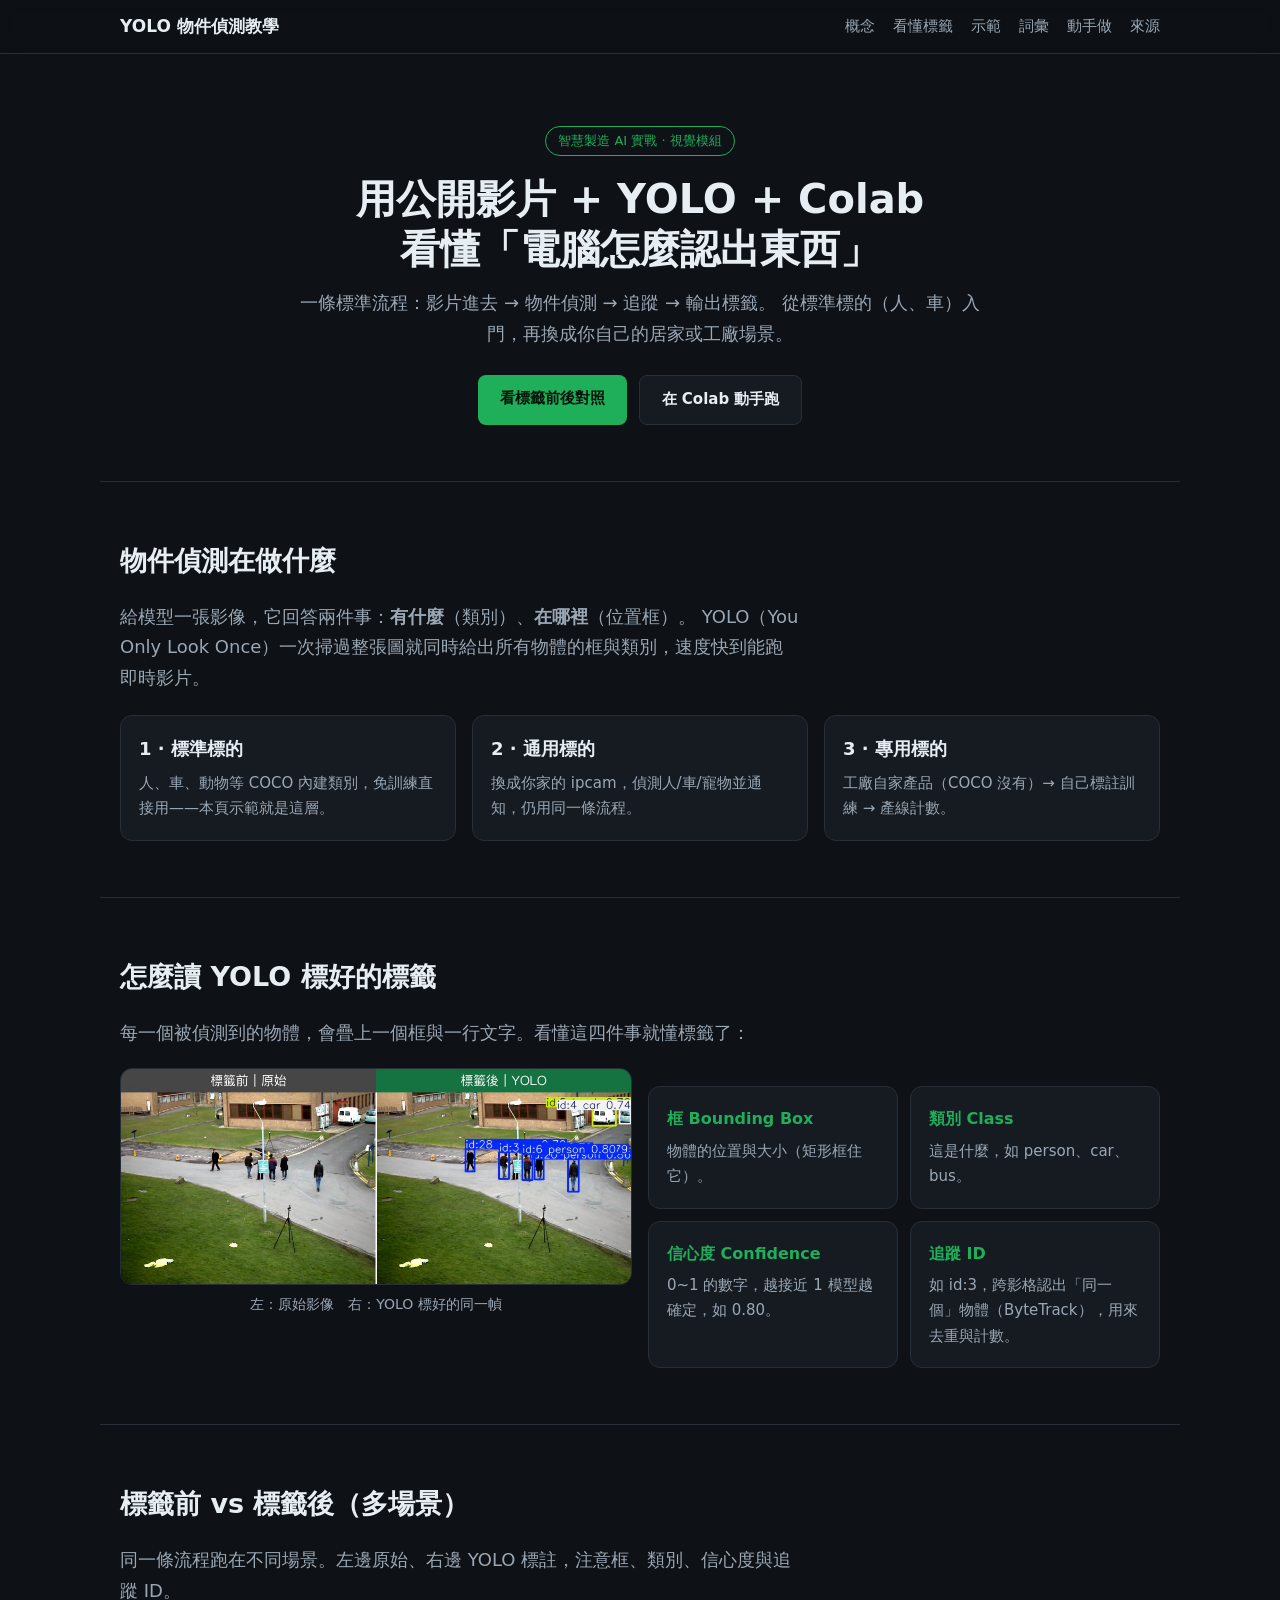
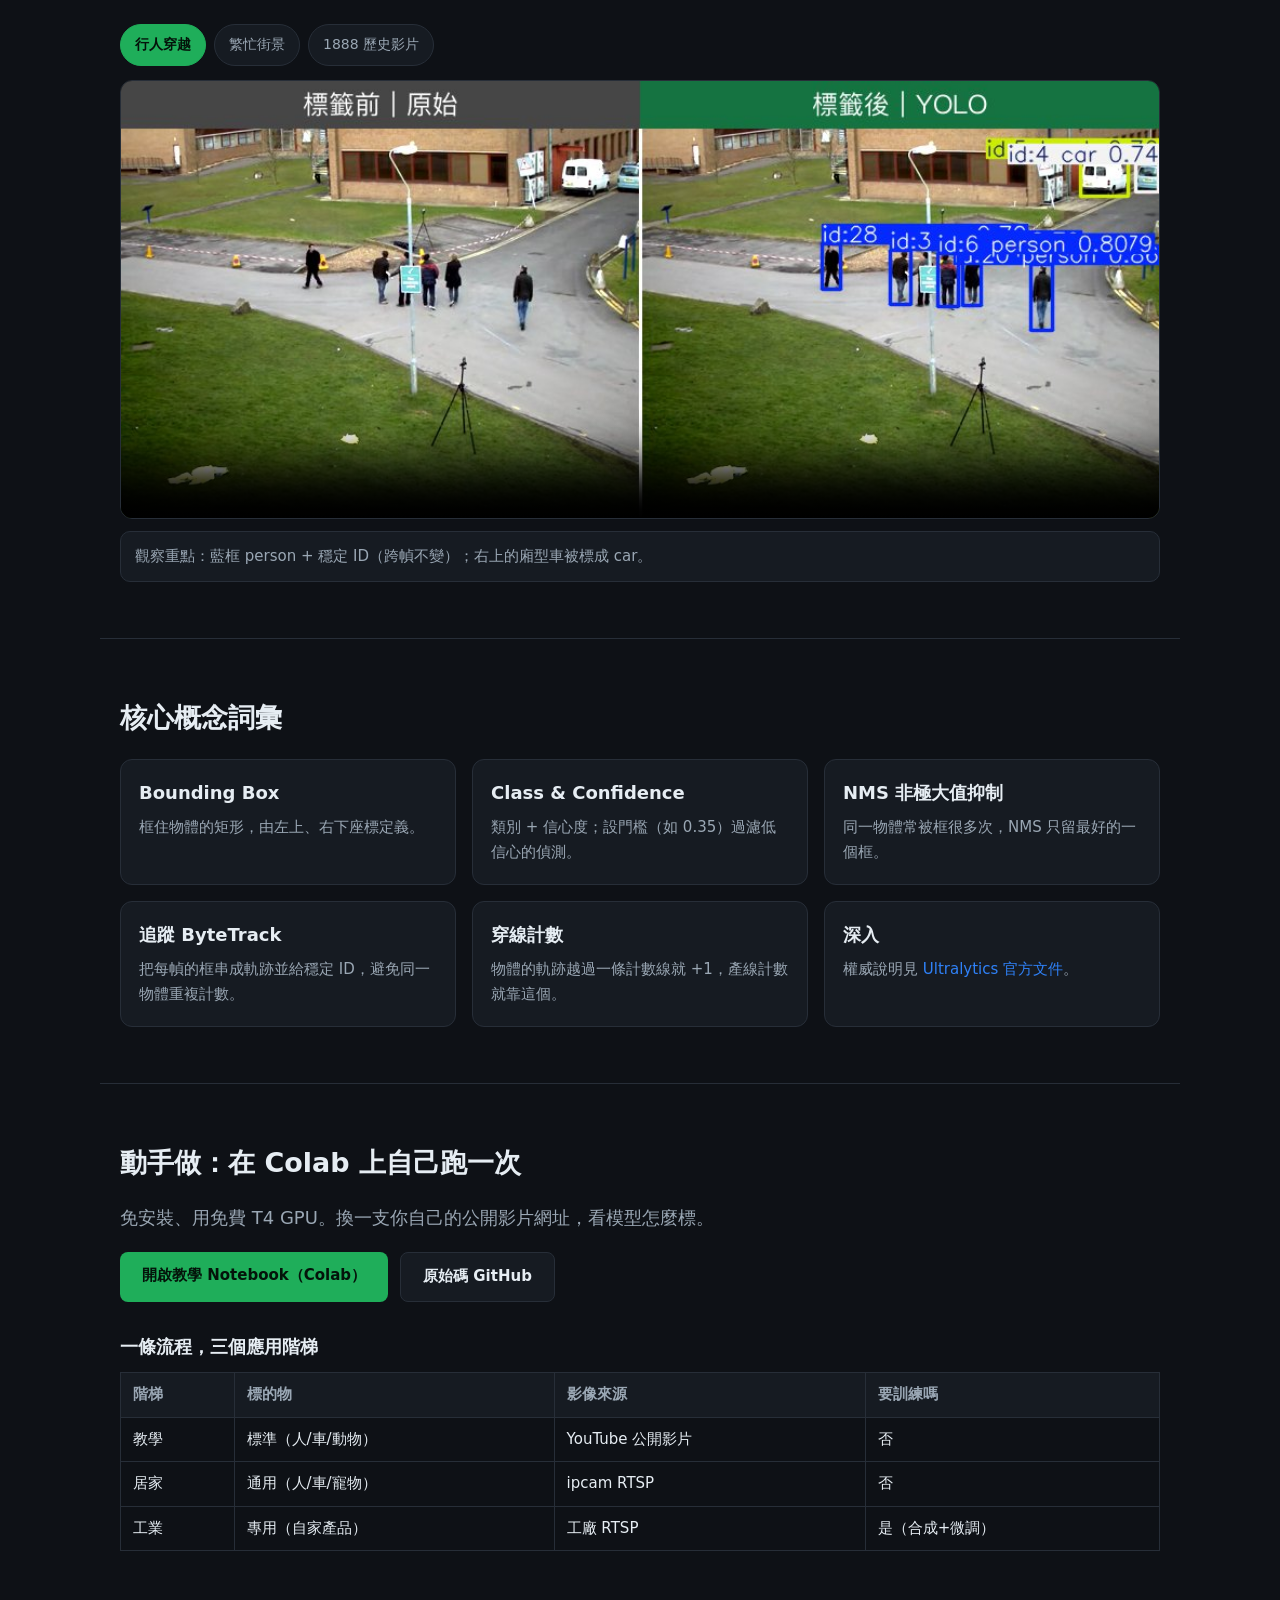
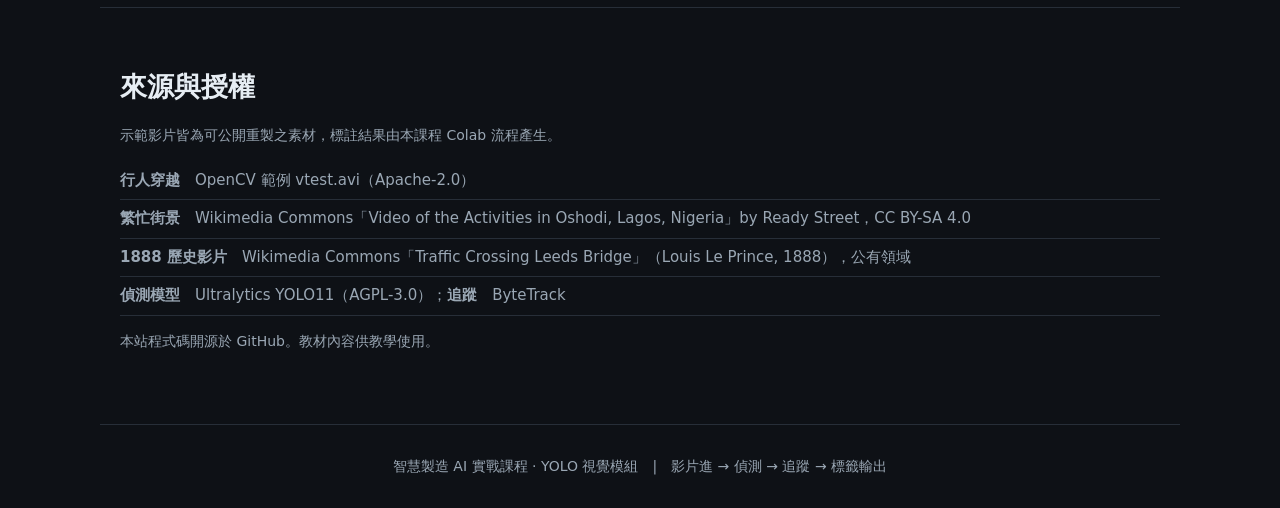
==== docs/index.html @ acc9916d "feat(site): 教學網站 + Colab demo 產生器 + 合成腳本 - docs/index.html: 概念/看懂標籤/多場景輪播/詞彙/Colab/來源授權（自包含） - noteb" ====
<!doctype html>
<html lang="zh-Hant">
<head>
<meta charset="utf-8">
<meta name="viewport" content="width=device-width, initial-scale=1">
<title>YOLO 物件偵測教學 — 標籤前後對照</title>
<meta name="description" content="用公開影片 + YOLO + Colab，從零打通物件偵測：看懂標籤、動手重跑、部署到邊緣。">
<style>
  :root{
    --bg:#0e1116; --panel:#161b22; --line:#272e38; --txt:#e6edf3; --mut:#9aa7b4;
    --accent:#1fae5a; --accent2:#2f81f7; --max:1080px;
  }
  *{box-sizing:border-box} html{scroll-behavior:smooth}
  body{margin:0;background:var(--bg);color:var(--txt);
    font-family:"PingFang TC","Noto Sans TC","Microsoft JhengHei",system-ui,sans-serif;
    line-height:1.7;-webkit-font-smoothing:antialiased}
  a{color:var(--accent2);text-decoration:none} a:hover{text-decoration:underline}
  header{position:sticky;top:0;z-index:10;background:rgba(14,17,22,.85);backdrop-filter:blur(8px);
    border-bottom:1px solid var(--line)}
  nav{max-width:var(--max);margin:0 auto;padding:12px 20px;display:flex;gap:18px;align-items:center;flex-wrap:wrap}
  nav .brand{font-weight:700;font-size:17px;margin-right:auto}
  nav a{color:var(--mut);font-size:15px} nav a:hover{color:var(--txt);text-decoration:none}
  section{max-width:var(--max);margin:0 auto;padding:56px 20px;border-bottom:1px solid var(--line)}
  h1{font-size:40px;line-height:1.25;margin:0 0 14px}
  h2{font-size:27px;margin:0 0 8px} h3{font-size:18px;margin:0 0 6px}
  .lead{color:var(--mut);font-size:18px;max-width:680px}
  .hero{text-align:center;padding-top:72px}
  .tag{display:inline-block;font-size:13px;color:var(--accent);border:1px solid var(--accent);
    border-radius:999px;padding:3px 12px;margin-bottom:18px}
  .btns{display:flex;gap:12px;justify-content:center;flex-wrap:wrap;margin-top:26px}
  .btn{display:inline-block;padding:11px 22px;border-radius:8px;font-weight:600;font-size:15px}
  .btn.p{background:var(--accent);color:#04130a} .btn.p:hover{text-decoration:none;filter:brightness(1.08)}
  .btn.s{background:var(--panel);color:var(--txt);border:1px solid var(--line)} .btn.s:hover{text-decoration:none;border-color:var(--mut)}
  .grid{display:grid;gap:16px} .g2{grid-template-columns:1fr 1fr} .g3{grid-template-columns:repeat(3,1fr)}
  .card{background:var(--panel);border:1px solid var(--line);border-radius:12px;padding:18px}
  .card h3{color:var(--txt)} .card p{color:var(--mut);margin:6px 0 0;font-size:15px}
  .legend{display:grid;grid-template-columns:repeat(2,1fr);gap:12px;margin-top:18px}
  .legend .k{font-weight:700;color:var(--accent)}
  figure{margin:0} figure img{width:100%;border-radius:12px;border:1px solid var(--line);display:block}
  figcaption{color:var(--mut);font-size:14px;margin-top:8px;text-align:center}
  /* carousel */
  .tabs{display:flex;gap:8px;flex-wrap:wrap;margin-bottom:14px}
  .tab{padding:8px 14px;border-radius:999px;border:1px solid var(--line);background:var(--panel);
    color:var(--mut);cursor:pointer;font-size:14px}
  .tab.active{background:var(--accent);color:#04130a;border-color:var(--accent);font-weight:600}
  video{width:100%;border-radius:12px;border:1px solid var(--line);background:#000;display:block}
  .note{color:var(--mut);font-size:15px;margin-top:12px;padding:12px 14px;background:var(--panel);
    border:1px solid var(--line);border-radius:10px}
  table{width:100%;border-collapse:collapse;margin-top:10px;font-size:15px}
  th,td{border:1px solid var(--line);padding:9px 12px;text-align:left} th{background:var(--panel);color:var(--mut)}
  .mut{color:var(--mut)} .small{font-size:14px}
  ul.credits{list-style:none;padding:0;margin:10px 0 0;color:var(--mut);font-size:15px}
  ul.credits li{padding:6px 0;border-bottom:1px solid var(--line)}
  footer{max-width:var(--max);margin:0 auto;padding:30px 20px;color:var(--mut);font-size:14px;text-align:center}
  @media(max-width:760px){.g2,.g3,.legend{grid-template-columns:1fr}h1{font-size:32px}section{padding:40px 18px}}
</style>
</head>
<body>
<header><nav>
  <span class="brand">YOLO 物件偵測教學</span>
  <a href="#what">概念</a><a href="#labels">看懂標籤</a><a href="#demo">示範</a>
  <a href="#concepts">詞彙</a><a href="#hands">動手做</a><a href="#credits">來源</a>
</nav></header>

<section class="hero">
  <span class="tag">智慧製造 AI 實戰 · 視覺模組</span>
  <h1>用公開影片 + YOLO + Colab<br>看懂「電腦怎麼認出東西」</h1>
  <p class="lead" style="margin:0 auto">一條標準流程：影片進去 → 物件偵測 → 追蹤 → 輸出標籤。
  從標準標的（人、車）入門，再換成你自己的居家或工廠場景。</p>
  <div class="btns">
    <a class="btn p" href="#demo">看標籤前後對照</a>
    <a class="btn s" href="#hands">在 Colab 動手跑</a>
  </div>
</section>

<section id="what">
  <h2>物件偵測在做什麼</h2>
  <p class="lead">給模型一張影像，它回答兩件事：<b>有什麼</b>（類別）、<b>在哪裡</b>（位置框）。
  YOLO（You Only Look Once）一次掃過整張圖就同時給出所有物體的框與類別，速度快到能跑即時影片。</p>
  <div class="grid g3" style="margin-top:22px">
    <div class="card"><h3>1 · 標準標的</h3><p>人、車、動物等 COCO 內建類別，免訓練直接用——本頁示範就是這層。</p></div>
    <div class="card"><h3>2 · 通用標的</h3><p>換成你家的 ipcam，偵測人/車/寵物並通知，仍用同一條流程。</p></div>
    <div class="card"><h3>3 · 專用標的</h3><p>工廠自家產品（COCO 沒有）→ 自己標註訓練 → 產線計數。</p></div>
  </div>
</section>

<section id="labels">
  <h2>怎麼讀 YOLO 標好的標籤</h2>
  <p class="lead">每一個被偵測到的物體，會疊上一個框與一行文字。看懂這四件事就懂標籤了：</p>
  <div class="grid g2" style="margin-top:20px;align-items:start">
    <figure>
      <img src="media/pedestrians.jpg" alt="YOLO 標籤前後對照（行人）">
      <figcaption>左：原始影像　右：YOLO 標好的同一幀</figcaption>
    </figure>
    <div class="legend">
      <div class="card"><div class="k">框 Bounding Box</div><p>物體的位置與大小（矩形框住它）。</p></div>
      <div class="card"><div class="k">類別 Class</div><p>這是什麼，如 person、car、bus。</p></div>
      <div class="card"><div class="k">信心度 Confidence</div><p>0~1 的數字，越接近 1 模型越確定，如 0.80。</p></div>
      <div class="card"><div class="k">追蹤 ID</div><p>如 id:3，跨影格認出「同一個」物體（ByteTrack），用來去重與計數。</p></div>
    </div>
  </div>
</section>

<section id="demo">
  <h2>標籤前 vs 標籤後（多場景）</h2>
  <p class="lead">同一條流程跑在不同場景。左邊原始、右邊 YOLO 標註，注意框、類別、信心度與追蹤 ID。</p>
  <div class="tabs" id="tabs"></div>
  <video id="player" controls autoplay loop muted playsinline></video>
  <div class="note" id="note"></div>
</section>

<section id="concepts">
  <h2>核心概念詞彙</h2>
  <div class="grid g3" style="margin-top:18px">
    <div class="card"><h3>Bounding Box</h3><p>框住物體的矩形，由左上、右下座標定義。</p></div>
    <div class="card"><h3>Class &amp; Confidence</h3><p>類別 + 信心度；設門檻（如 0.35）過濾低信心的偵測。</p></div>
    <div class="card"><h3>NMS 非極大值抑制</h3><p>同一物體常被框很多次，NMS 只留最好的一個框。</p></div>
    <div class="card"><h3>追蹤 ByteTrack</h3><p>把每幀的框串成軌跡並給穩定 ID，避免同一物體重複計數。</p></div>
    <div class="card"><h3>穿線計數</h3><p>物體的軌跡越過一條計數線就 +1，產線計數就靠這個。</p></div>
    <div class="card"><h3>深入</h3><p>權威說明見 <a href="https://docs.ultralytics.com/" target="_blank" rel="noopener">Ultralytics 官方文件</a>。</p></div>
  </div>
</section>

<section id="hands">
  <h2>動手做：在 Colab 上自己跑一次</h2>
  <p class="lead">免安裝、用免費 T4 GPU。換一支你自己的公開影片網址，看模型怎麼標。</p>
  <div class="btns" style="justify-content:flex-start;margin-top:18px">
    <a class="btn p" target="_blank" rel="noopener"
      href="https://colab.research.google.com/github/ai-cooperation/yolo-vision-course/blob/main/notebooks/tier1_teaching_youtube_yolo.ipynb">開啟教學 Notebook（Colab）</a>
    <a class="btn s" target="_blank" rel="noopener"
      href="https://github.com/ai-cooperation/yolo-vision-course">原始碼 GitHub</a>
  </div>
  <h3 style="margin-top:30px">一條流程，三個應用階梯</h3>
  <table>
    <tr><th>階梯</th><th>標的物</th><th>影像來源</th><th>要訓練嗎</th></tr>
    <tr><td>教學</td><td>標準（人/車/動物）</td><td>YouTube 公開影片</td><td>否</td></tr>
    <tr><td>居家</td><td>通用（人/車/寵物）</td><td>ipcam RTSP</td><td>否</td></tr>
    <tr><td>工業</td><td>專用（自家產品）</td><td>工廠 RTSP</td><td>是（合成+微調）</td></tr>
  </table>
</section>

<section id="credits">
  <h2>來源與授權</h2>
  <p class="mut small">示範影片皆為可公開重製之素材，標註結果由本課程 Colab 流程產生。</p>
  <ul class="credits">
    <li><b>行人穿越</b>　OpenCV 範例 vtest.avi（Apache-2.0）</li>
    <li><b>繁忙街景</b>　Wikimedia Commons「Video of the Activities in Oshodi, Lagos, Nigeria」by Ready Street，CC BY-SA 4.0</li>
    <li><b>1888 歷史影片</b>　Wikimedia Commons「Traffic Crossing Leeds Bridge」（Louis Le Prince, 1888），公有領域</li>
    <li><b>偵測模型</b>　Ultralytics YOLO11（AGPL-3.0）；<b>追蹤</b>　ByteTrack</li>
  </ul>
  <p class="mut small" style="margin-top:14px">本站程式碼開源於 GitHub。教材內容供教學使用。</p>
</section>

<footer>
  智慧製造 AI 實戰課程 · YOLO 視覺模組　|　影片進 → 偵測 → 追蹤 → 標籤輸出
</footer>

<script>
  const SCENES=[
    {name:'pedestrians',title:'行人穿越',note:'藍框 person + 穩定 ID（跨幀不變）；右上的廂型車被標成 car。'},
    {name:'street_lagos',title:'繁忙街景',note:'同一畫面多種類別：人、車、機車、巴士；密集場景最考驗追蹤穩定度。'},
    {name:'leeds_1888',title:'1888 歷史影片',note:'19 世紀黑白影片，模型仍抓得到部分人與馬車——也看得到誤判，正好討論模型限制。'},
  ];
  const tabs=document.getElementById('tabs'), player=document.getElementById('player'), note=document.getElementById('note');
  function show(i){
    [...tabs.children].forEach((t,j)=>t.classList.toggle('active',j===i));
    player.src='media/'+SCENES[i].name+'.mp4';
    player.poster='media/'+SCENES[i].name+'.jpg';
    player.play().catch(()=>{});
    note.textContent='觀察重點：'+SCENES[i].note;
  }
  SCENES.forEach((s,i)=>{const b=document.createElement('div');b.className='tab';b.textContent=s.title;b.onclick=()=>show(i);tabs.appendChild(b);});
  show(0);
</script>
</body>
</html>
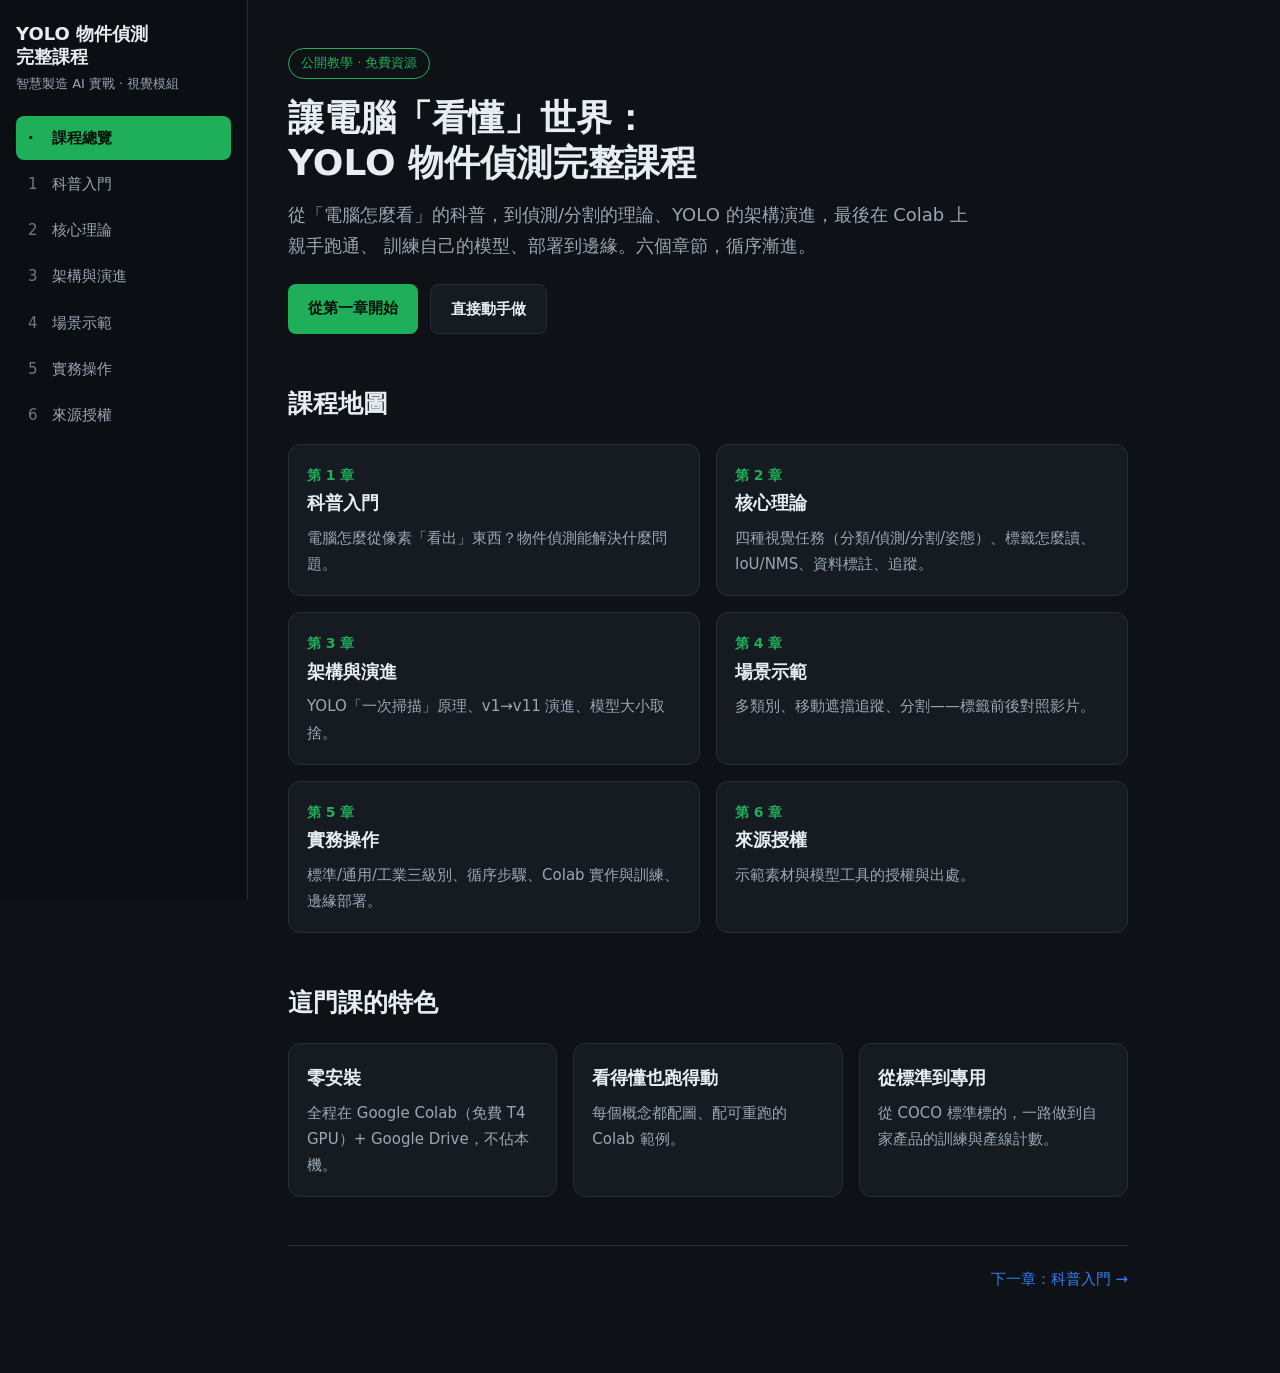
==== commit c96a96fe: "feat(course): 擴成完整多頁 YOLO 課程站（科普→理論→架構演進→示範→實務→來源） - docs/ 多頁章節 + assets/style.css 共用設計 + 側邊導覽 - 理論頁" ====
--- a/docs/index.html
+++ b/docs/index.html
@@ -3,174 +3,55 @@
 <head>
 <meta charset="utf-8">
 <meta name="viewport" content="width=device-width, initial-scale=1">
-<title>YOLO 物件偵測教學 — 標籤前後對照</title>
-<meta name="description" content="用公開影片 + YOLO + Colab，從零打通物件偵測：看懂標籤、動手重跑、部署到邊緣。">
-<style>
-  :root{
-    --bg:#0e1116; --panel:#161b22; --line:#272e38; --txt:#e6edf3; --mut:#9aa7b4;
-    --accent:#1fae5a; --accent2:#2f81f7; --max:1080px;
-  }
-  *{box-sizing:border-box} html{scroll-behavior:smooth}
-  body{margin:0;background:var(--bg);color:var(--txt);
-    font-family:"PingFang TC","Noto Sans TC","Microsoft JhengHei",system-ui,sans-serif;
-    line-height:1.7;-webkit-font-smoothing:antialiased}
-  a{color:var(--accent2);text-decoration:none} a:hover{text-decoration:underline}
-  header{position:sticky;top:0;z-index:10;background:rgba(14,17,22,.85);backdrop-filter:blur(8px);
-    border-bottom:1px solid var(--line)}
-  nav{max-width:var(--max);margin:0 auto;padding:12px 20px;display:flex;gap:18px;align-items:center;flex-wrap:wrap}
-  nav .brand{font-weight:700;font-size:17px;margin-right:auto}
-  nav a{color:var(--mut);font-size:15px} nav a:hover{color:var(--txt);text-decoration:none}
-  section{max-width:var(--max);margin:0 auto;padding:56px 20px;border-bottom:1px solid var(--line)}
-  h1{font-size:40px;line-height:1.25;margin:0 0 14px}
-  h2{font-size:27px;margin:0 0 8px} h3{font-size:18px;margin:0 0 6px}
-  .lead{color:var(--mut);font-size:18px;max-width:680px}
-  .hero{text-align:center;padding-top:72px}
-  .tag{display:inline-block;font-size:13px;color:var(--accent);border:1px solid var(--accent);
-    border-radius:999px;padding:3px 12px;margin-bottom:18px}
-  .btns{display:flex;gap:12px;justify-content:center;flex-wrap:wrap;margin-top:26px}
-  .btn{display:inline-block;padding:11px 22px;border-radius:8px;font-weight:600;font-size:15px}
-  .btn.p{background:var(--accent);color:#04130a} .btn.p:hover{text-decoration:none;filter:brightness(1.08)}
-  .btn.s{background:var(--panel);color:var(--txt);border:1px solid var(--line)} .btn.s:hover{text-decoration:none;border-color:var(--mut)}
-  .grid{display:grid;gap:16px} .g2{grid-template-columns:1fr 1fr} .g3{grid-template-columns:repeat(3,1fr)}
-  .card{background:var(--panel);border:1px solid var(--line);border-radius:12px;padding:18px}
-  .card h3{color:var(--txt)} .card p{color:var(--mut);margin:6px 0 0;font-size:15px}
-  .legend{display:grid;grid-template-columns:repeat(2,1fr);gap:12px;margin-top:18px}
-  .legend .k{font-weight:700;color:var(--accent)}
-  figure{margin:0} figure img{width:100%;border-radius:12px;border:1px solid var(--line);display:block}
-  figcaption{color:var(--mut);font-size:14px;margin-top:8px;text-align:center}
-  /* carousel */
-  .tabs{display:flex;gap:8px;flex-wrap:wrap;margin-bottom:14px}
-  .tab{padding:8px 14px;border-radius:999px;border:1px solid var(--line);background:var(--panel);
-    color:var(--mut);cursor:pointer;font-size:14px}
-  .tab.active{background:var(--accent);color:#04130a;border-color:var(--accent);font-weight:600}
-  video{width:100%;border-radius:12px;border:1px solid var(--line);background:#000;display:block}
-  .note{color:var(--mut);font-size:15px;margin-top:12px;padding:12px 14px;background:var(--panel);
-    border:1px solid var(--line);border-radius:10px}
-  table{width:100%;border-collapse:collapse;margin-top:10px;font-size:15px}
-  th,td{border:1px solid var(--line);padding:9px 12px;text-align:left} th{background:var(--panel);color:var(--mut)}
-  .mut{color:var(--mut)} .small{font-size:14px}
-  ul.credits{list-style:none;padding:0;margin:10px 0 0;color:var(--mut);font-size:15px}
-  ul.credits li{padding:6px 0;border-bottom:1px solid var(--line)}
-  footer{max-width:var(--max);margin:0 auto;padding:30px 20px;color:var(--mut);font-size:14px;text-align:center}
-  @media(max-width:760px){.g2,.g3,.legend{grid-template-columns:1fr}h1{font-size:32px}section{padding:40px 18px}}
-</style>
+<title>YOLO 物件偵測完整課程</title>
+<meta name="description" content="從科普、理論、架構演進到實務操作的 YOLO 物件偵測完整課程。用公開影片 + Colab，從零打通電腦視覺。">
+<link rel="stylesheet" href="assets/style.css">
 </head>
 <body>
-<header><nav>
-  <span class="brand">YOLO 物件偵測教學</span>
-  <a href="#what">概念</a><a href="#labels">看懂標籤</a><a href="#demo">示範</a>
-  <a href="#concepts">詞彙</a><a href="#hands">動手做</a><a href="#credits">來源</a>
-</nav></header>
+<aside class="sb">
+  <div class="title">YOLO 物件偵測<br>完整課程</div>
+  <div class="sub">智慧製造 AI 實戰 · 視覺模組</div>
+  <nav>
+    <a href="index.html" class="active"><span class="n">·</span> 課程總覽</a>
+    <a href="01-intro.html"><span class="n">1</span> 科普入門</a>
+    <a href="02-theory.html"><span class="n">2</span> 核心理論</a>
+    <a href="03-architecture.html"><span class="n">3</span> 架構與演進</a>
+    <a href="04-demos.html"><span class="n">4</span> 場景示範</a>
+    <a href="05-handson.html"><span class="n">5</span> 實務操作</a>
+    <a href="06-credits.html"><span class="n">6</span> 來源授權</a>
+  </nav>
+</aside>
+<main>
+  <span class="tag">公開教學 · 免費資源</span>
+  <h1>讓電腦「看懂」世界：<br>YOLO 物件偵測完整課程</h1>
+  <p class="lead">從「電腦怎麼看」的科普，到偵測/分割的理論、YOLO 的架構演進，最後在 Colab 上親手跑通、
+  訓練自己的模型、部署到邊緣。六個章節，循序漸進。</p>
+  <div class="btns">
+    <a class="btn p" href="01-intro.html">從第一章開始</a>
+    <a class="btn s" href="05-handson.html">直接動手做</a>
+  </div>
 
-<section class="hero">
-  <span class="tag">智慧製造 AI 實戰 · 視覺模組</span>
-  <h1>用公開影片 + YOLO + Colab<br>看懂「電腦怎麼認出東西」</h1>
-  <p class="lead" style="margin:0 auto">一條標準流程：影片進去 → 物件偵測 → 追蹤 → 輸出標籤。
-  從標準標的（人、車）入門，再換成你自己的居家或工廠場景。</p>
-  <div class="btns">
-    <a class="btn p" href="#demo">看標籤前後對照</a>
-    <a class="btn s" href="#hands">在 Colab 動手跑</a>
+  <h2>課程地圖</h2>
+  <div class="grid g2">
+    <a class="card link" href="01-intro.html"><div class="num">第 1 章</div><h3>科普入門</h3><p>電腦怎麼從像素「看出」東西？物件偵測能解決什麼問題。</p></a>
+    <a class="card link" href="02-theory.html"><div class="num">第 2 章</div><h3>核心理論</h3><p>四種視覺任務（分類/偵測/分割/姿態）、標籤怎麼讀、IoU/NMS、資料標註、追蹤。</p></a>
+    <a class="card link" href="03-architecture.html"><div class="num">第 3 章</div><h3>架構與演進</h3><p>YOLO「一次掃描」原理、v1→v11 演進、模型大小取捨。</p></a>
+    <a class="card link" href="04-demos.html"><div class="num">第 4 章</div><h3>場景示範</h3><p>多類別、移動遮擋追蹤、分割——標籤前後對照影片。</p></a>
+    <a class="card link" href="05-handson.html"><div class="num">第 5 章</div><h3>實務操作</h3><p>標準/通用/工業三級別、循序步驟、Colab 實作與訓練、邊緣部署。</p></a>
+    <a class="card link" href="06-credits.html"><div class="num">第 6 章</div><h3>來源授權</h3><p>示範素材與模型工具的授權與出處。</p></a>
   </div>
-</section>
 
-<section id="what">
-  <h2>物件偵測在做什麼</h2>
-  <p class="lead">給模型一張影像，它回答兩件事：<b>有什麼</b>（類別）、<b>在哪裡</b>（位置框）。
-  YOLO（You Only Look Once）一次掃過整張圖就同時給出所有物體的框與類別，速度快到能跑即時影片。</p>
-  <div class="grid g3" style="margin-top:22px">
-    <div class="card"><h3>1 · 標準標的</h3><p>人、車、動物等 COCO 內建類別，免訓練直接用——本頁示範就是這層。</p></div>
-    <div class="card"><h3>2 · 通用標的</h3><p>換成你家的 ipcam，偵測人/車/寵物並通知，仍用同一條流程。</p></div>
-    <div class="card"><h3>3 · 專用標的</h3><p>工廠自家產品（COCO 沒有）→ 自己標註訓練 → 產線計數。</p></div>
+  <h2>這門課的特色</h2>
+  <div class="grid g3">
+    <div class="card"><h3>零安裝</h3><p>全程在 Google Colab（免費 T4 GPU）+ Google Drive，不佔本機。</p></div>
+    <div class="card"><h3>看得懂也跑得動</h3><p>每個概念都配圖、配可重跑的 Colab 範例。</p></div>
+    <div class="card"><h3>從標準到專用</h3><p>從 COCO 標準標的，一路做到自家產品的訓練與產線計數。</p></div>
   </div>
-</section>
 
-<section id="labels">
-  <h2>怎麼讀 YOLO 標好的標籤</h2>
-  <p class="lead">每一個被偵測到的物體，會疊上一個框與一行文字。看懂這四件事就懂標籤了：</p>
-  <div class="grid g2" style="margin-top:20px;align-items:start">
-    <figure>
-      <img src="media/pedestrians.jpg" alt="YOLO 標籤前後對照（行人）">
-      <figcaption>左：原始影像　右：YOLO 標好的同一幀</figcaption>
-    </figure>
-    <div class="legend">
-      <div class="card"><div class="k">框 Bounding Box</div><p>物體的位置與大小（矩形框住它）。</p></div>
-      <div class="card"><div class="k">類別 Class</div><p>這是什麼，如 person、car、bus。</p></div>
-      <div class="card"><div class="k">信心度 Confidence</div><p>0~1 的數字，越接近 1 模型越確定，如 0.80。</p></div>
-      <div class="card"><div class="k">追蹤 ID</div><p>如 id:3，跨影格認出「同一個」物體（ByteTrack），用來去重與計數。</p></div>
-    </div>
+  <div class="pager">
+    <span></span>
+    <a href="01-intro.html">下一章：科普入門 →</a>
   </div>
-</section>
-
-<section id="demo">
-  <h2>標籤前 vs 標籤後（多場景）</h2>
-  <p class="lead">同一條流程跑在不同場景。左邊原始、右邊 YOLO 標註，注意框、類別、信心度與追蹤 ID。</p>
-  <div class="tabs" id="tabs"></div>
-  <video id="player" controls autoplay loop muted playsinline></video>
-  <div class="note" id="note"></div>
-</section>
-
-<section id="concepts">
-  <h2>核心概念詞彙</h2>
-  <div class="grid g3" style="margin-top:18px">
-    <div class="card"><h3>Bounding Box</h3><p>框住物體的矩形，由左上、右下座標定義。</p></div>
-    <div class="card"><h3>Class &amp; Confidence</h3><p>類別 + 信心度；設門檻（如 0.35）過濾低信心的偵測。</p></div>
-    <div class="card"><h3>NMS 非極大值抑制</h3><p>同一物體常被框很多次，NMS 只留最好的一個框。</p></div>
-    <div class="card"><h3>追蹤 ByteTrack</h3><p>把每幀的框串成軌跡並給穩定 ID，避免同一物體重複計數。</p></div>
-    <div class="card"><h3>穿線計數</h3><p>物體的軌跡越過一條計數線就 +1，產線計數就靠這個。</p></div>
-    <div class="card"><h3>深入</h3><p>權威說明見 <a href="https://docs.ultralytics.com/" target="_blank" rel="noopener">Ultralytics 官方文件</a>。</p></div>
-  </div>
-</section>
-
-<section id="hands">
-  <h2>動手做：在 Colab 上自己跑一次</h2>
-  <p class="lead">免安裝、用免費 T4 GPU。換一支你自己的公開影片網址，看模型怎麼標。</p>
-  <div class="btns" style="justify-content:flex-start;margin-top:18px">
-    <a class="btn p" target="_blank" rel="noopener"
-      href="https://colab.research.google.com/github/ai-cooperation/yolo-vision-course/blob/main/notebooks/tier1_teaching_youtube_yolo.ipynb">開啟教學 Notebook（Colab）</a>
-    <a class="btn s" target="_blank" rel="noopener"
-      href="https://github.com/ai-cooperation/yolo-vision-course">原始碼 GitHub</a>
-  </div>
-  <h3 style="margin-top:30px">一條流程，三個應用階梯</h3>
-  <table>
-    <tr><th>階梯</th><th>標的物</th><th>影像來源</th><th>要訓練嗎</th></tr>
-    <tr><td>教學</td><td>標準（人/車/動物）</td><td>YouTube 公開影片</td><td>否</td></tr>
-    <tr><td>居家</td><td>通用（人/車/寵物）</td><td>ipcam RTSP</td><td>否</td></tr>
-    <tr><td>工業</td><td>專用（自家產品）</td><td>工廠 RTSP</td><td>是（合成+微調）</td></tr>
-  </table>
-</section>
-
-<section id="credits">
-  <h2>來源與授權</h2>
-  <p class="mut small">示範影片皆為可公開重製之素材，標註結果由本課程 Colab 流程產生。</p>
-  <ul class="credits">
-    <li><b>行人穿越</b>　OpenCV 範例 vtest.avi（Apache-2.0）</li>
-    <li><b>繁忙街景</b>　Wikimedia Commons「Video of the Activities in Oshodi, Lagos, Nigeria」by Ready Street，CC BY-SA 4.0</li>
-    <li><b>1888 歷史影片</b>　Wikimedia Commons「Traffic Crossing Leeds Bridge」（Louis Le Prince, 1888），公有領域</li>
-    <li><b>偵測模型</b>　Ultralytics YOLO11（AGPL-3.0）；<b>追蹤</b>　ByteTrack</li>
-  </ul>
-  <p class="mut small" style="margin-top:14px">本站程式碼開源於 GitHub。教材內容供教學使用。</p>
-</section>
-
-<footer>
-  智慧製造 AI 實戰課程 · YOLO 視覺模組　|　影片進 → 偵測 → 追蹤 → 標籤輸出
-</footer>
-
-<script>
-  const SCENES=[
-    {name:'pedestrians',title:'行人穿越',note:'藍框 person + 穩定 ID（跨幀不變）；右上的廂型車被標成 car。'},
-    {name:'street_lagos',title:'繁忙街景',note:'同一畫面多種類別：人、車、機車、巴士；密集場景最考驗追蹤穩定度。'},
-    {name:'leeds_1888',title:'1888 歷史影片',note:'19 世紀黑白影片，模型仍抓得到部分人與馬車——也看得到誤判，正好討論模型限制。'},
-  ];
-  const tabs=document.getElementById('tabs'), player=document.getElementById('player'), note=document.getElementById('note');
-  function show(i){
-    [...tabs.children].forEach((t,j)=>t.classList.toggle('active',j===i));
-    player.src='media/'+SCENES[i].name+'.mp4';
-    player.poster='media/'+SCENES[i].name+'.jpg';
-    player.play().catch(()=>{});
-    note.textContent='觀察重點：'+SCENES[i].note;
-  }
-  SCENES.forEach((s,i)=>{const b=document.createElement('div');b.className='tab';b.textContent=s.title;b.onclick=()=>show(i);tabs.appendChild(b);});
-  show(0);
-</script>
+</main>
 </body>
 </html>
--- a/docs/assets/style.css
+++ b/docs/assets/style.css
@@ -0,0 +1,77 @@
+:root{
+  --bg:#0e1116; --panel:#161b22; --line:#272e38; --txt:#e6edf3; --mut:#9aa7b4;
+  --accent:#1fae5a; --accent2:#2f81f7; --orange:#ff9628; --sb:248px;
+}
+*{box-sizing:border-box} html{scroll-behavior:smooth}
+body{margin:0;background:var(--bg);color:var(--txt);
+  font-family:"PingFang TC","Noto Sans TC","Microsoft JhengHei",system-ui,sans-serif;
+  line-height:1.75;-webkit-font-smoothing:antialiased}
+a{color:var(--accent2);text-decoration:none} a:hover{text-decoration:underline}
+
+/* sidebar */
+.sb{position:fixed;top:0;left:0;width:var(--sb);height:100vh;overflow-y:auto;
+  background:#0b0e13;border-right:1px solid var(--line);padding:22px 16px}
+.sb .title{font-weight:800;font-size:18px;line-height:1.3;margin-bottom:4px}
+.sb .sub{color:var(--mut);font-size:13px;margin-bottom:20px}
+.sb nav{display:flex;flex-direction:column;gap:2px}
+.sb nav a{color:var(--mut);font-size:15px;padding:9px 12px;border-radius:8px;display:flex;gap:10px;align-items:center}
+.sb nav a:hover{background:var(--panel);color:var(--txt);text-decoration:none}
+.sb nav a.active{background:var(--accent);color:#04130a;font-weight:700}
+.sb nav a .n{font-variant-numeric:tabular-nums;opacity:.7;min-width:14px}
+.sb nav a.active .n{opacity:1}
+
+/* main */
+main{margin-left:var(--sb);max-width:920px;padding:48px 40px 80px}
+.crumb{color:var(--mut);font-size:14px;margin-bottom:8px}
+h1{font-size:36px;line-height:1.25;margin:0 0 14px}
+h2{font-size:25px;margin:40px 0 10px;padding-top:8px}
+h3{font-size:18px;margin:22px 0 6px}
+p{margin:10px 0} .lead{color:var(--mut);font-size:18px;max-width:680px}
+.mut{color:var(--mut)} .small{font-size:14px}
+b,strong{color:var(--txt)}
+
+.tag{display:inline-block;font-size:13px;color:var(--accent);border:1px solid var(--accent);
+  border-radius:999px;padding:3px 12px;margin-bottom:16px}
+.btns{display:flex;gap:12px;flex-wrap:wrap;margin-top:22px}
+.btn{display:inline-block;padding:11px 20px;border-radius:8px;font-weight:600;font-size:15px}
+.btn.p{background:var(--accent);color:#04130a} .btn.p:hover{text-decoration:none;filter:brightness(1.08)}
+.btn.s{background:var(--panel);color:var(--txt);border:1px solid var(--line)} .btn.s:hover{text-decoration:none;border-color:var(--mut)}
+
+.grid{display:grid;gap:16px;margin-top:18px} .g2{grid-template-columns:1fr 1fr} .g3{grid-template-columns:repeat(3,1fr)}
+.card{background:var(--panel);border:1px solid var(--line);border-radius:12px;padding:18px}
+.card h3{margin:0 0 6px;color:var(--txt)} .card p{color:var(--mut);margin:6px 0 0;font-size:15px}
+.card.link{transition:border-color .15s} a.card.link:hover{border-color:var(--accent);text-decoration:none}
+.card .num{color:var(--accent);font-weight:800;font-size:14px}
+
+figure{margin:22px 0} figure img{width:100%;border-radius:12px;border:1px solid var(--line);display:block}
+figcaption{color:var(--mut);font-size:14px;margin-top:8px;text-align:center}
+
+table{width:100%;border-collapse:collapse;margin-top:12px;font-size:15px}
+th,td{border:1px solid var(--line);padding:9px 12px;text-align:left;vertical-align:top} th{background:var(--panel);color:var(--mut)}
+
+.tabs{display:flex;gap:8px;flex-wrap:wrap;margin:14px 0}
+.tab{padding:8px 14px;border-radius:999px;border:1px solid var(--line);background:var(--panel);color:var(--mut);cursor:pointer;font-size:14px}
+.tab.active{background:var(--accent);color:#04130a;border-color:var(--accent);font-weight:600}
+video{width:100%;border-radius:12px;border:1px solid var(--line);background:#000;display:block}
+.note{color:var(--mut);font-size:15px;margin-top:12px;padding:12px 14px;background:var(--panel);border:1px solid var(--line);border-radius:10px}
+
+ol.steps{list-style:none;counter-reset:s;padding:0;margin:14px 0 0;display:grid;gap:10px}
+ol.steps li{counter-increment:s;background:var(--panel);border:1px solid var(--line);border-radius:10px;padding:12px 14px 12px 54px;position:relative;color:var(--mut);font-size:15px}
+ol.steps li::before{content:counter(s);position:absolute;left:12px;top:11px;width:30px;height:30px;border-radius:50%;background:var(--accent);color:#04130a;font-weight:700;text-align:center;line-height:30px}
+ol.steps li b{color:var(--txt)}
+
+.timeline{border-left:2px solid var(--line);margin:18px 0 0;padding:0 0 0 22px}
+.timeline .ev{position:relative;padding:0 0 22px}
+.timeline .ev::before{content:"";position:absolute;left:-29px;top:4px;width:12px;height:12px;border-radius:50%;background:var(--accent);border:2px solid var(--bg)}
+.timeline .yr{font-weight:700;color:var(--accent2)}
+.pager{display:flex;justify-content:space-between;margin-top:48px;gap:12px;border-top:1px solid var(--line);padding-top:20px}
+.pager a{font-size:15px}
+ul.credits{list-style:none;padding:0;margin:10px 0 0;color:var(--mut);font-size:15px}
+ul.credits li{padding:8px 0;border-bottom:1px solid var(--line)}
+
+@media(max-width:860px){
+  .sb{position:static;width:auto;height:auto;border-right:none;border-bottom:1px solid var(--line)}
+  .sb nav{flex-direction:row;flex-wrap:wrap}
+  main{margin-left:0;padding:28px 18px 60px}
+  .g2,.g3{grid-template-columns:1fr} h1{font-size:30px}
+}
